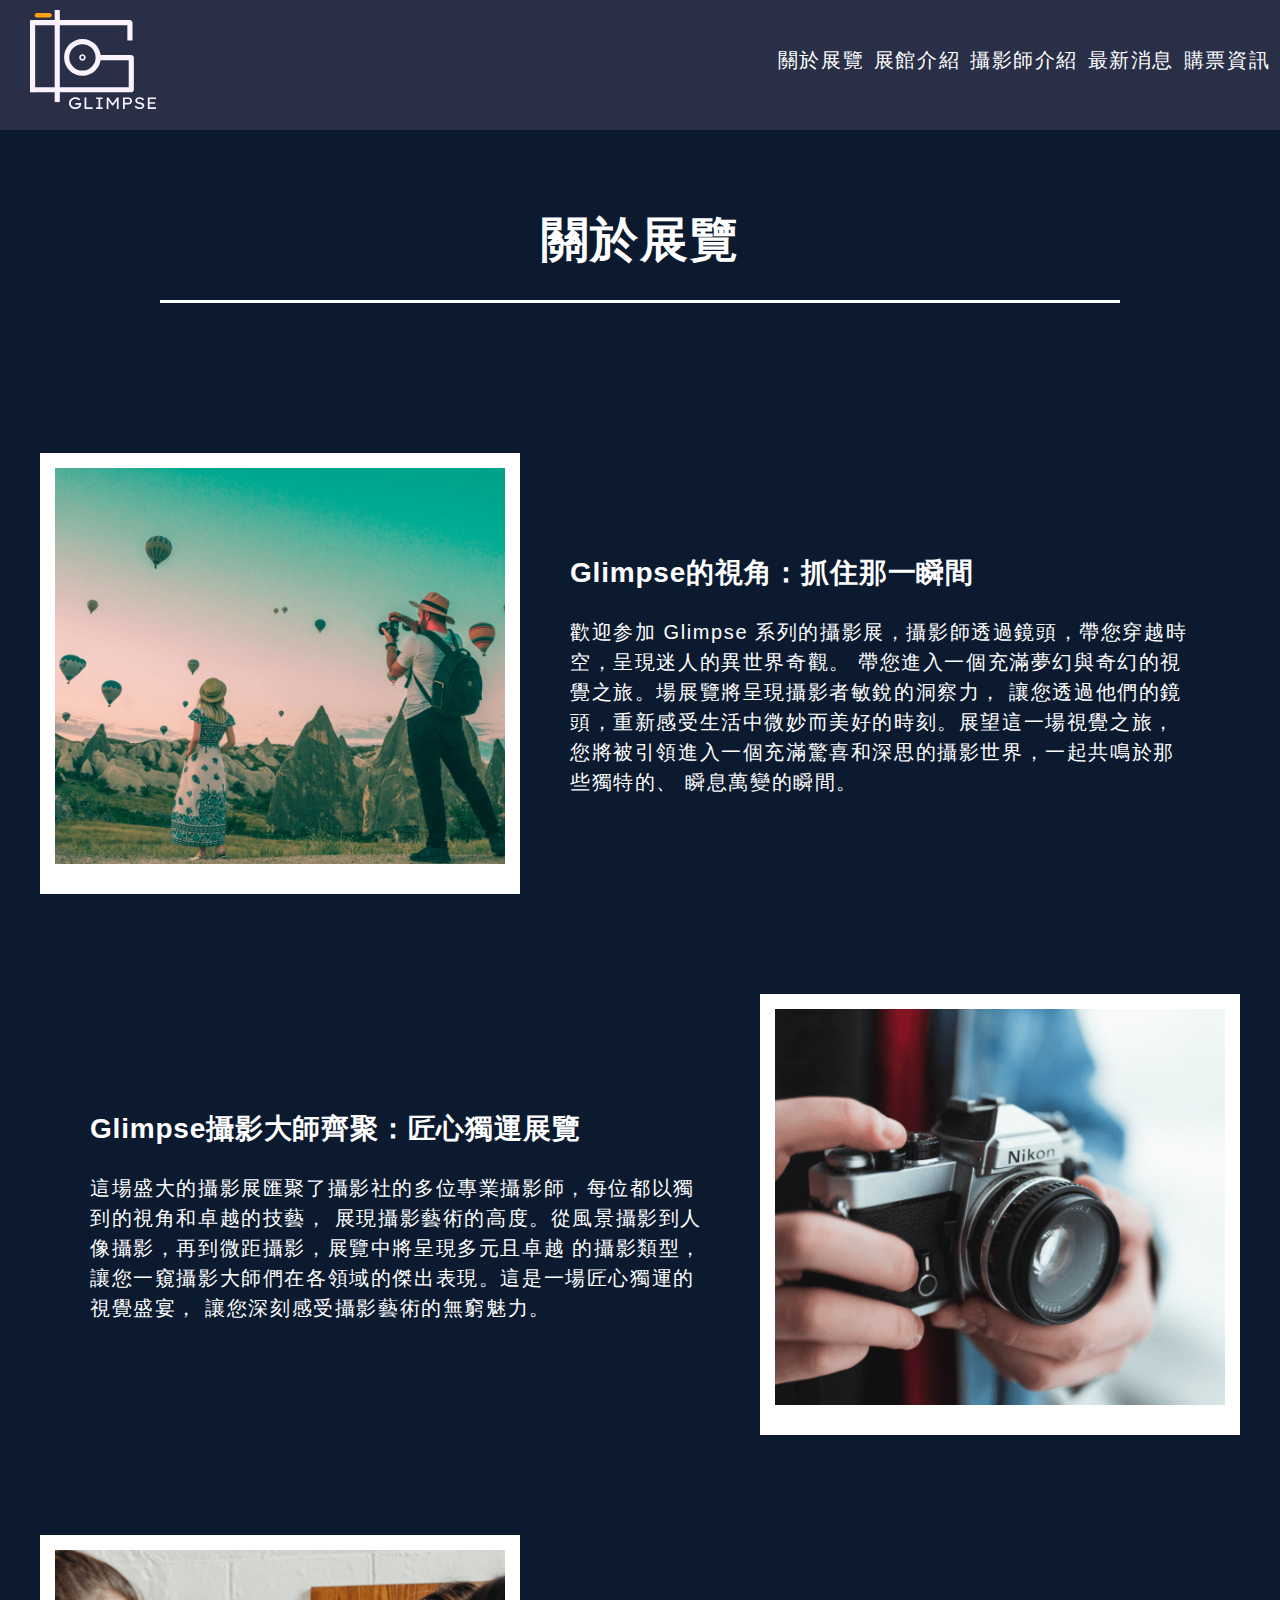
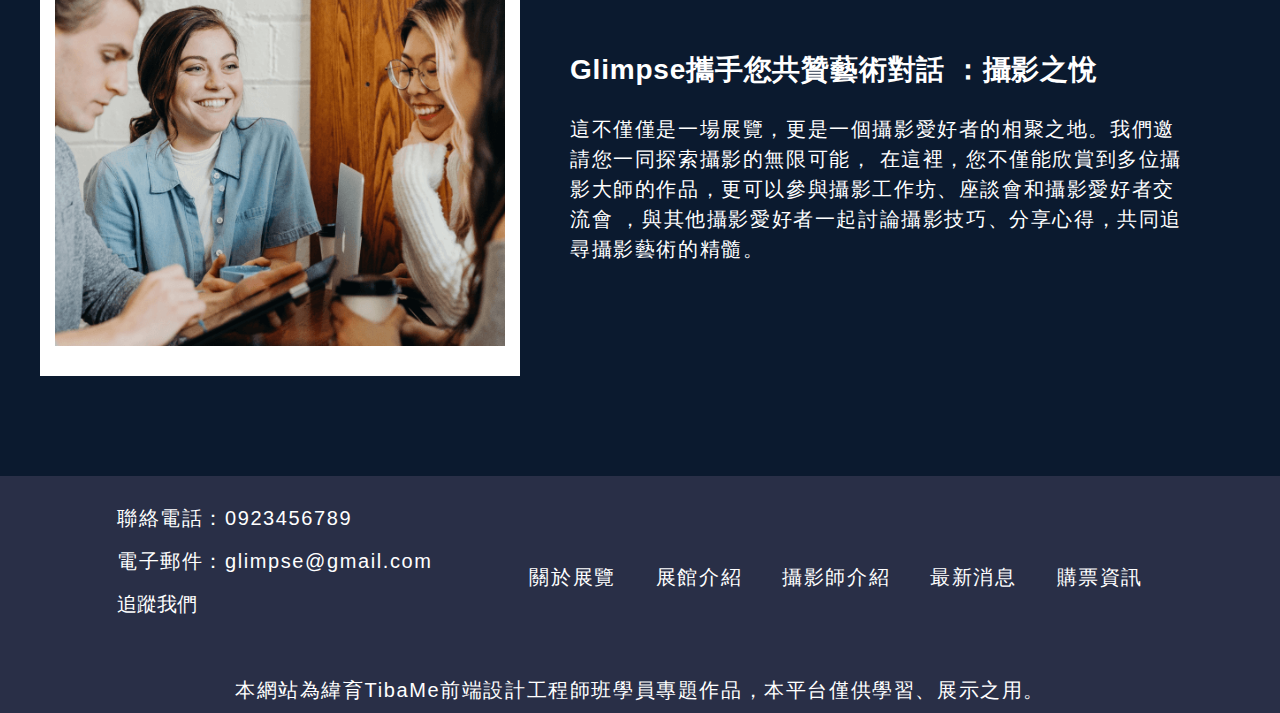
==== about_us.html @ bb43aabe "nav order and input width" ====
<!DOCTYPE html>
<html lang="zh-Hant">
  <head>
    <meta charset="UTF-8" />
    <meta name="viewport" content="width=device-width, initial-scale=1.0" />
    <title>Glimpse</title>
    <link
      rel="stylesheet"
      href="https://cdnjs.cloudflare.com/ajax/libs/font-awesome/6.4.2/css/all.min.css"
      integrity="sha512-z3gLpd7yknf1YoNbCzqRKc4qyor8gaKU1qmn+CShxbuBusANI9QpRohGBreCFkKxLhei6S9CQXFEbbKuqLg0DA=="
      crossorigin="anonymous"
      referrerpolicy="no-referrer"
    />
    <link rel="icon" type="image/x-icon" href="img/Logo.svg" />
    <link rel="stylesheet" href="style/normalize.css" />
    <link rel="stylesheet" href="style/header.css" />
    <link rel="stylesheet" href="style/footer.css" />
    <link rel="stylesheet" href="style/general.css" />
    <link rel="stylesheet" href="style/about-us.css" />
  </head>
  <body>
    <header>
      <div class="logo">
        <a href="index.html"><img src="img/Logo.svg" alt="Logo" /></a>
      </div>
      <nav>
        <ul class="nav-list">
          <li><a href="about_us.html">關於展覽</a></li>
          <li><a href="exhibition_hall.html">展館介紹</a></li>
          <li><a href="photographer.html">攝影師介紹</a></li>
          <li><a href="news.html">最新消息</a></li>
          <li><a href="ticket.html">購票資訊</a></li>
        </ul>
      </nav>

      <label for="hb">
        <div class="bar"></div>
        <div class="bar"></div>
        <div class="bar"></div>
      </label>
      <input type="checkbox" name="" id="hb" />
      <ul class="hb-nav-list">
        <li><a href="about_us.html">關於展覽</a></li>
        <li><a href="exhibition_hall.html">展館介紹</a></li>
        <li><a href="photographer.html">攝影師介紹</a></li>
        <li><a href="news.html">最新消息</a></li>
        <li><a href="ticket.html">購票資訊</a></li>
      </ul>
    </header>
    <main>
      <!-- page-title -->
      <section id="page-title">
        <div class="container">
          <div class="title">
            <h1>關於展覽</h1>
          </div>
        </div>
      </section>
      <!-- about-us -->
      <section id="about-us">
        <div class="container">
          <div class="about-us-list">
            <div class="about-us-content">
              <div class="pic">
                <img
                  src="img/About_us_1.png"
                  alt="Glimpse的視角：抓住那一瞬間"
                />
              </div>
              <div class="content">
                <h3>Glimpse的視角：抓住那一瞬間</h3>
                <p>
                  歡迎参加 Glimpse
                  系列的攝影展，攝影師透過鏡頭，帶您穿越時空，呈現迷人的異世界奇觀。
                  帶您進入一個充滿夢幻與奇幻的視覺之旅。場展覽將呈現攝影者敏銳的洞察力，
                  讓您透過他們的鏡頭，重新感受生活中微妙而美好的時刻。展望這一場視覺之旅，
                  您將被引領進入一個充滿驚喜和深思的攝影世界，一起共鳴於那些獨特的、
                  瞬息萬變的瞬間。
                </p>
              </div>
            </div>
            <div class="about-us-content">
              <div class="pic">
                <img
                  src="img/About_us_2.png"
                  alt="Glimpse攝影大師齊聚：匠心獨運展覽"
                />
              </div>
              <div class="content">
                <h3>Glimpse攝影大師齊聚：匠心獨運展覽</h3>
                <p>
                  這場盛大的攝影展匯聚了攝影社的多位專業攝影師，每位都以獨到的視角和卓越的技藝，
                  展現攝影藝術的高度。從風景攝影到人像攝影，再到微距攝影，展覽中將呈現多元且卓越
                  的攝影類型，讓您一窺攝影大師們在各領域的傑出表現。這是一場匠心獨運的視覺盛宴，
                  讓您深刻感受攝影藝術的無窮魅力。
                </p>
              </div>
            </div>
            <div class="about-us-content">
              <div class="pic">
                <img
                  src="img/About_us_3.png"
                  alt="Glimpse攜手您共贊藝術對話 ：攝影之悅"
                />
              </div>
              <div class="content">
                <h3>Glimpse攜手您共贊藝術對話 ：攝影之悅</h3>
                <p>
                  這不僅僅是一場展覽，更是一個攝影愛好者的相聚之地。我們邀請您一同探索攝影的無限可能，
                  在這裡，您不僅能欣賞到多位攝影大師的作品，更可以參與攝影工作坊、座談會和攝影愛好者交流會
                  ，與其他攝影愛好者一起討論攝影技巧、分享心得，共同追尋攝影藝術的精髓。
                </p>
              </div>
            </div>
          </div>
        </div>
      </section>
    </main>
    <footer>
      <div class="container">
        <div class="content">
          <div class="left-content">
            <div class="info-content">
              <span class="contact-telephone">聯絡電話：0923456789 </span>
              <span class="contact-email">電子郵件：glimpse@gmail.com</span>
            </div>
            <div class="follow-us-content">
              <span class="follow-us">追蹤我們</span>
              <div class="follow-us-link">
                <a href=""><i class="fa-brands fa-facebook"></i></a>
                <a href=""><i class="fa-brands fa-instagram"></i></a>
                <a href=""><i class="fa-brands fa-youtube"></i></a>
                <a href=""><i class="fa-brands fa-twitter"></i></a>
              </div>
            </div>
          </div>
          <div class="right-content">
            <div class="navbar">
              <ul>
                <li><a href="#">關於展覽</a></li>
                <li><a href="exhibition_hall.html">展館介紹</a></li>
                <li><a href="photographer.html">攝影師介紹</a></li>
                <li><a href="news.html">最新消息</a></li>
                <li><a href="ticket.html">購票資訊</a></li>
              </ul>
            </div>
          </div>
        </div>

        <div class="copyright">
          <p>
            本網站為緯育TibaMe前端設計工程師班學員專題作品，本平台僅供學習、展示之用。
          </p>
        </div>
      </div>
    </footer>
  </body>
</html>
---- style/header.css ----
header {
  width: 100%;
  display: flex;
  align-items: center;
  flex-wrap: wrap;
  z-index: 3;
  top: 0;
  left: 0;
  position: sticky;
  background-color: #292f47;
}
.logo {
  flex-grow: 1;
  padding: 10px 30px;
}
.logo img {
  min-width: 120px;
  min-height: 100px;
  vertical-align: middle;
}
header nav {
  min-width: 40%;
}
.nav-list {
  padding: 0;
  display: flex;
  list-style: none;
  justify-content: space-evenly;
}

.nav-list li a {
  text-decoration: none;
  color: #fff;
  font-size: 1.25rem;
  letter-spacing: 0.1rem;
}
header label {
  margin: 10px;
  height: 50px;
  width: 50px;
  display: none;
  flex-direction: column;
  justify-content: space-around;
  align-items: center;
  cursor: pointer;
}
label .bar {
  width: 80%;
  height: 5px;
  border-radius: 50px;
  background-color: #fff;
}
#hb {
  display: none;
}
#hb:checked ~ .hb-nav-list {
  max-height: 250px;
  transition: 0.5s;
}
.hb-nav-list {
  max-height: 0;
  overflow: hidden;
  width: 100%;
  margin: 0;
  padding: 10px 0 0 0;
  transition: 0.5s;
}
.hb-nav-list li {
  list-style: none;
}
.hb-nav-list li a {
  color: #fff;
  text-decoration: none;
  display: block;
  padding: 10px;
  font-size: 1.25rem;
}
.hb-nav-list li + li {
  border-top: 1px solid #fff;
}
@media (max-width: 1200px) {
  .logo img {
    width: 80px;
  }
  header nav {
    display: none;
  }
  header label {
    display: flex;
  }
}
---- style/footer.css ----
footer {
  width: 100%;
  background-color: #292f47;
  font-size: 1.25rem;
  border: 1px solid #292f47;
}

footer .container {
  max-width: 1200px;
  margin: auto;
  padding: 0;
}
footer .content {
  display: flex;
  align-items: center;
  justify-content: space-evenly;
  padding: 20px 0 10px 0;
}
.left-content {
  display: flex;
  flex-direction: column;
}
.info-content {
  display: flex;
  flex-direction: column;
  margin-bottom: 10px;
  font-size: 1.25rem;
  letter-spacing: 0.1rem;
}
.info-content span {
  margin: 10px 0;
}
.follow-us-link {
  margin-top: 20px;
}
.follow-us-link a {
  color: white;
  margin: 0 10px;
  font-size: 1.25rem;
}

.navbar ul {
  display: flex;
  list-style: none;
  padding: 0;
}
.navbar ul li {
  margin: 0 20px;
}
.navbar ul li a {
  color: white;
  text-decoration: none;
  font-size: 1.25rem;
  letter-spacing: 0.1rem;
}

.copyright {
  text-align: center;
}
.copyright p {
  margin: 10px 0;
  font-size: 1.25rem;
  letter-spacing: 0.1rem;
}
@media (max-width: 1024px) {
  .navbar ul {
    display: flex;
    flex-direction: column;
  }
  .content {
    display: flex;
    flex-direction: column;
  }
}
---- style/general.css ----
/* general */
* {
  box-sizing: border-box;
  position: relative;
}
body {
  min-height: 100%;
  background-color: #0b1a2f;
  color: #fff;
  font-family: "Noto Sans TC", sans-serif;
  overflow-y: scroll;
  overflow-x: hidden;
}
.container {
  max-width: 1200px;
  margin: auto;
  padding: 50px 0;
}
.container h2 {
  font-size: 2.5rem;
  letter-spacing: 0.1rem;
}
/* page-title */
#page-title .container .title h1 {
  text-align: center;
  font-size: 3rem;
  letter-spacing: 0.1rem;
}
#page-title .container .title {
  max-width: 80%;
  margin: auto;
  border-bottom: 3px solid #fff;
}
---- style/about-us.css ----
/* about-us */
#about-us {
  width: 100%;
}
.about-us-list {
  display: flex;
  flex-direction: column;
}
.about-us-content {
  display: flex;
  align-items: center;
  margin: 50px 0;
}
.about-us-content:nth-child(2) {
  flex-direction: row-reverse;
}
.about-us-content .content {
  padding: 50px;
  max-width: 60%;
}
.content h3 {
  font-size: 1.75rem;
  letter-spacing: 0.05rem;
}
.content p {
  font-size: 1.25rem;
  letter-spacing: 0.1rem;
  line-height: 1.5em;
}
.pic {
  background-color: #fff;
  max-width: 480px;
}
.pic img {
  width: 100%;
  vertical-align: middle;
  padding: 15px 15px 30px 15px;
}

@media (max-width: 768px) {
  .about-us-content {
    display: flex;
    flex-direction: column;
  }
  .about-us-content:nth-child(2) {
    flex-direction: column;
  }
}
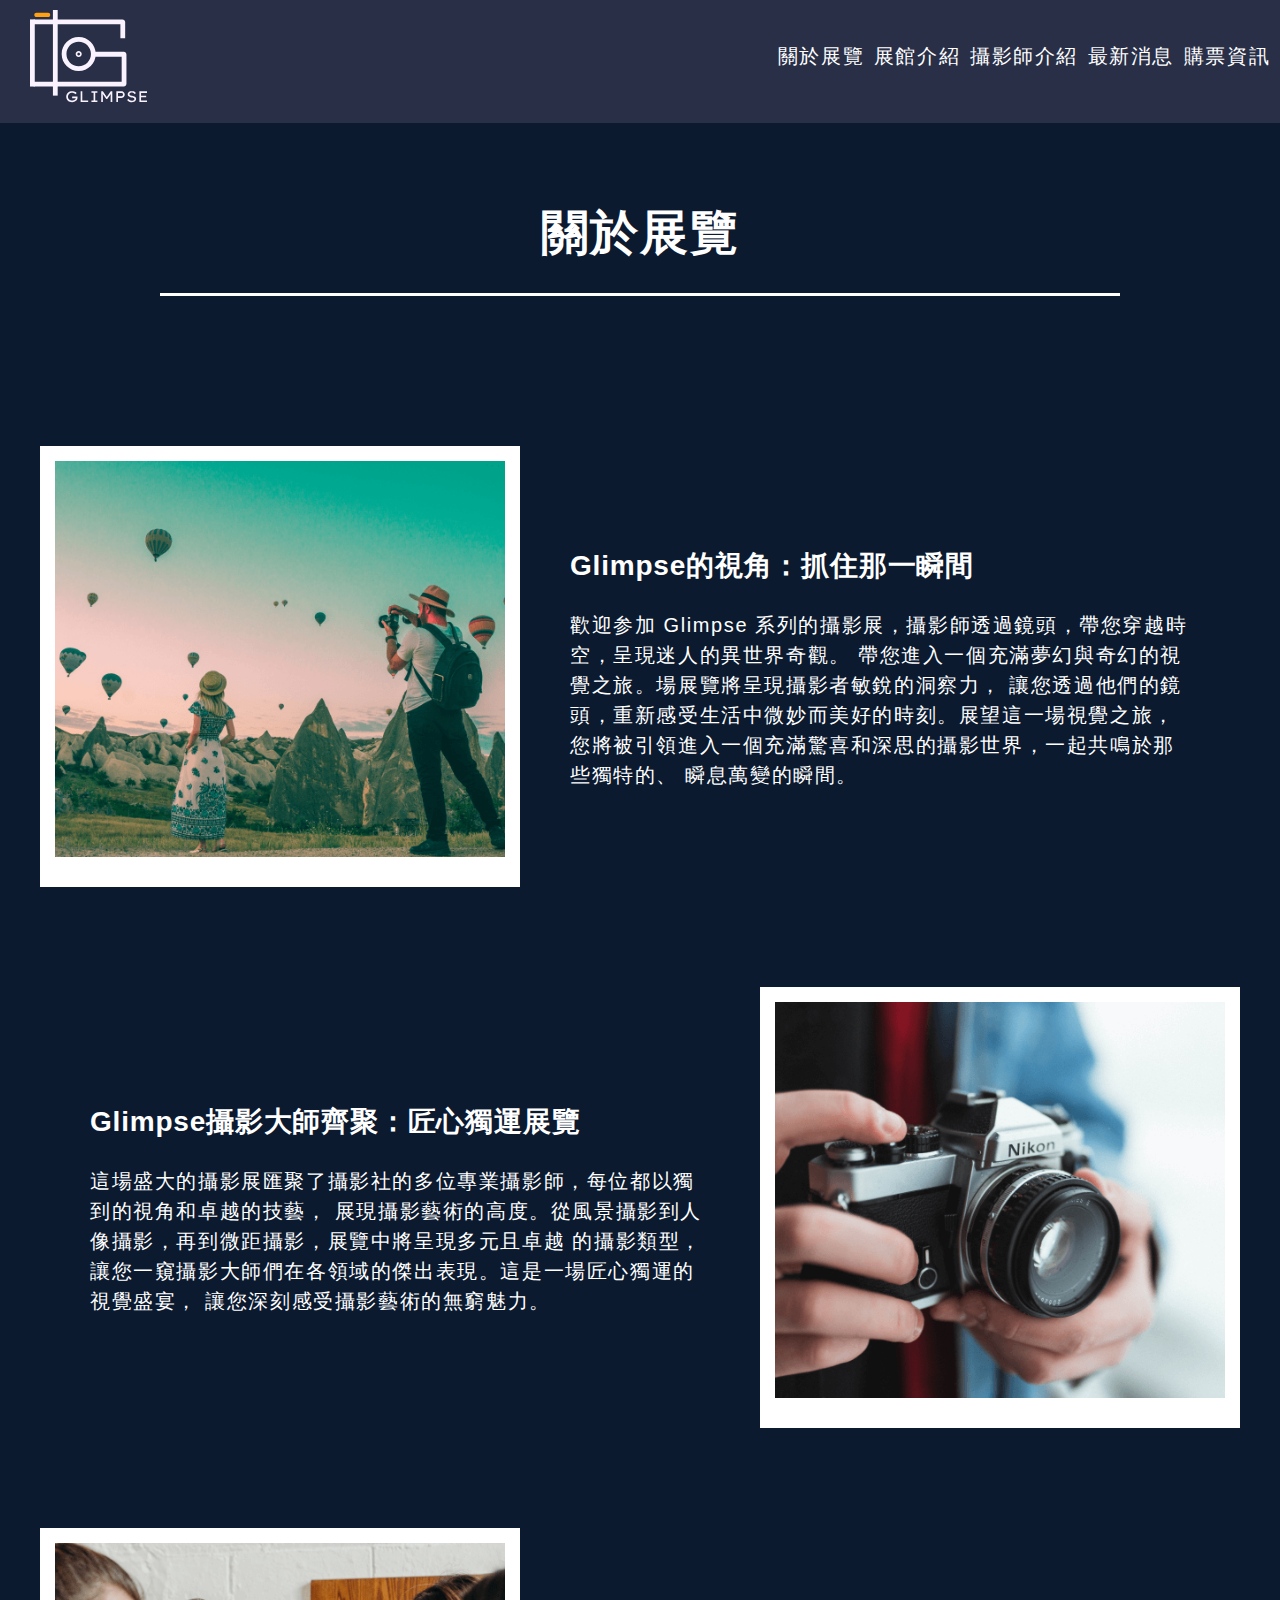
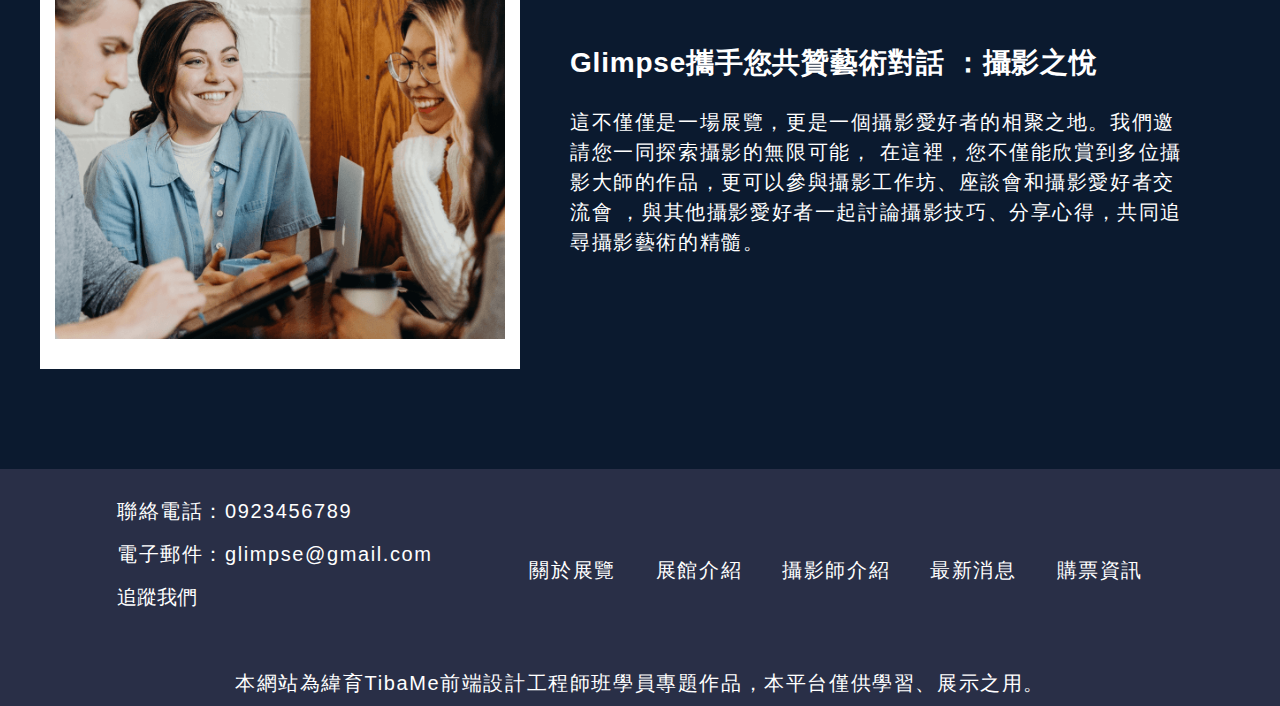
==== commit f15678b6: "ham icon animation" ====
--- a/about_us.html
+++ b/about_us.html
@@ -32,13 +32,13 @@
           <li><a href="ticket.html">購票資訊</a></li>
         </ul>
       </nav>
+      <input type="checkbox" name="" id="hb" />
+      <label for="hb">
+        <div class="bar bar-top"></div>
+        <div class="bar bar-mid"></div>
+        <div class="bar bar-btm"></div>
+      </label>
 
-      <label for="hb">
-        <div class="bar"></div>
-        <div class="bar"></div>
-        <div class="bar"></div>
-      </label>
-      <input type="checkbox" name="" id="hb" />
       <ul class="hb-nav-list">
         <li><a href="about_us.html">關於展覽</a></li>
         <li><a href="exhibition_hall.html">展館介紹</a></li>
--- a/style/header.css
+++ b/style/header.css
@@ -14,8 +14,6 @@
   padding: 10px 30px;
 }
 .logo img {
-  min-width: 120px;
-  min-height: 100px;
   vertical-align: middle;
 }
 header nav {
@@ -49,6 +47,21 @@
   height: 5px;
   border-radius: 50px;
   background-color: #fff;
+  transition: all 0.5s;
+}
+#hb:checked ~ label {
+  justify-content: center;
+}
+#hb:checked + label .bar-top {
+  transform: rotate(-45deg) translateY(6px);
+}
+
+#hb:checked + label .bar-mid {
+  opacity: 0;
+}
+
+#hb:checked + label .bar-btm {
+  transform: rotate(45deg) translateY(-6px);
 }
 #hb {
   display: none;
--- a/style/footer.css
+++ b/style/footer.css
@@ -63,11 +63,11 @@
   letter-spacing: 0.1rem;
 }
 @media (max-width: 1024px) {
-  .navbar ul {
+  footer .navbar ul {
     display: flex;
     flex-direction: column;
   }
-  .content {
+  footer .content {
     display: flex;
     flex-direction: column;
   }
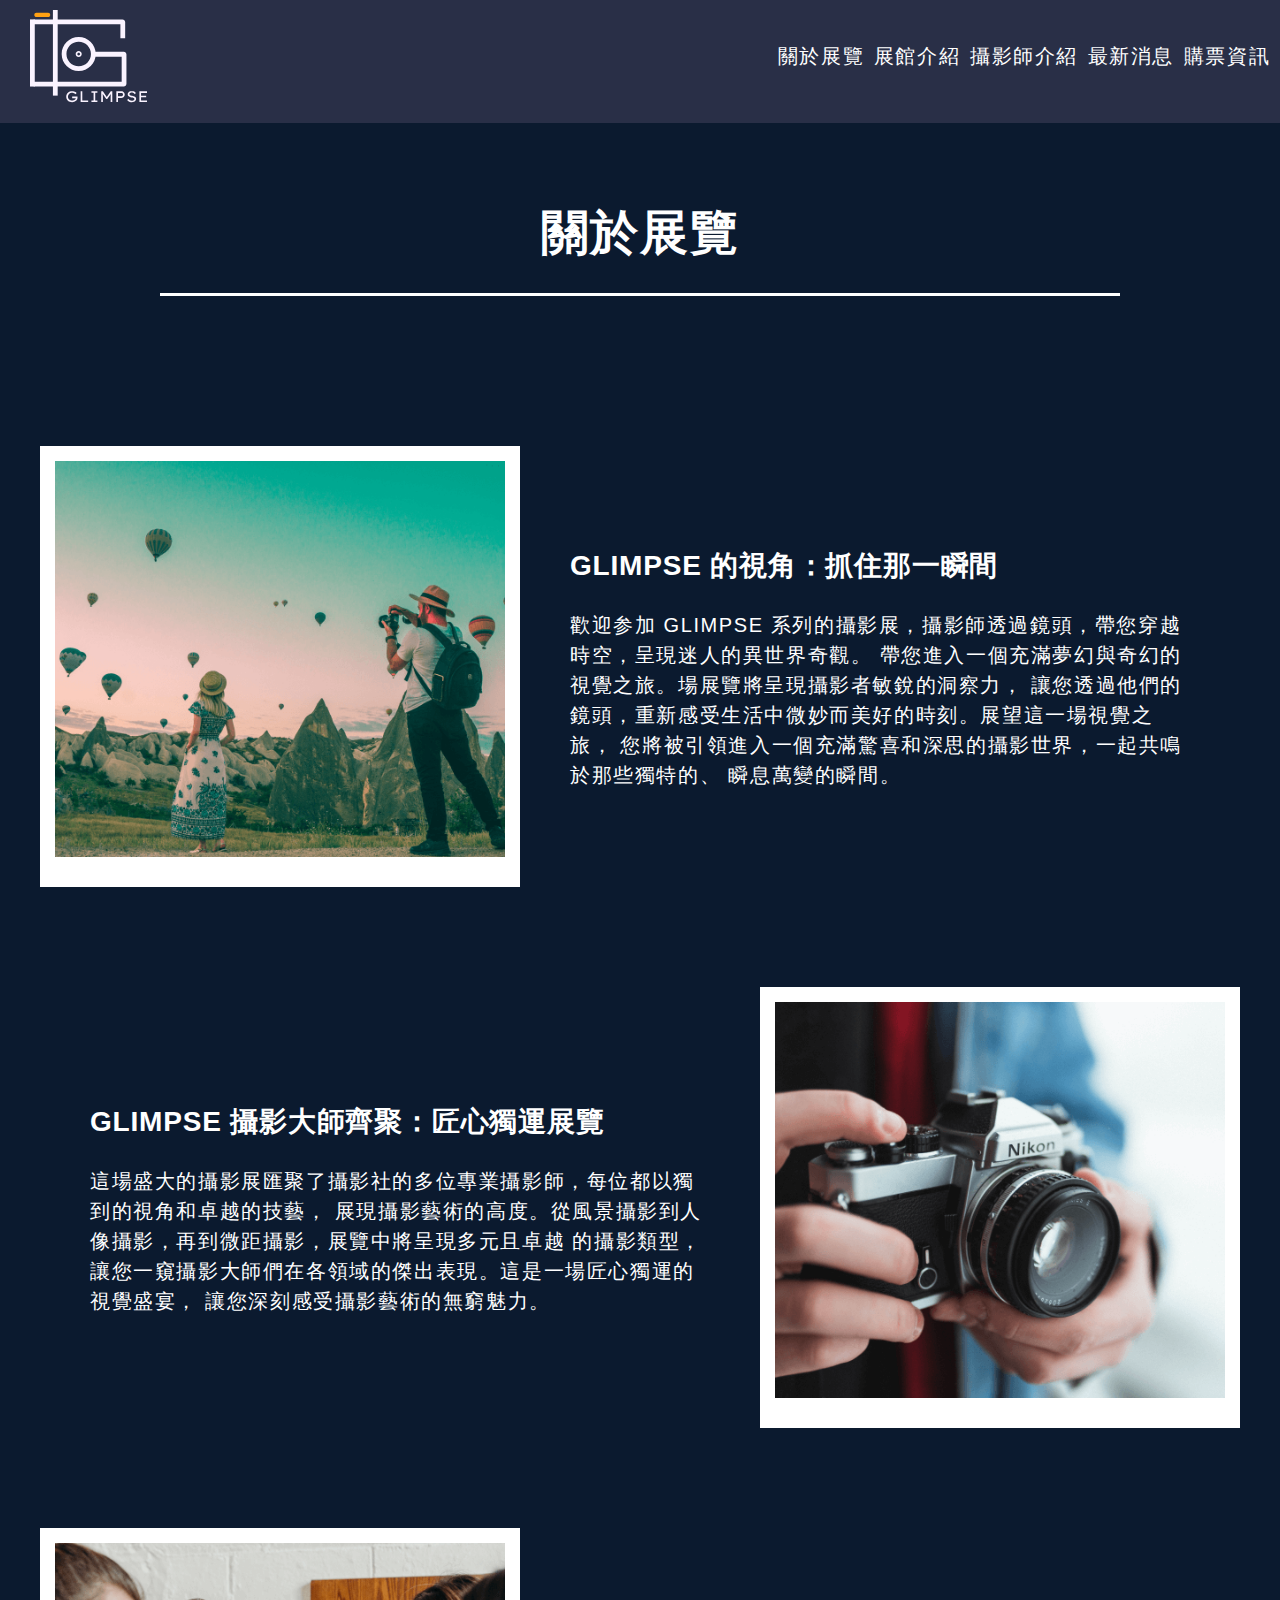
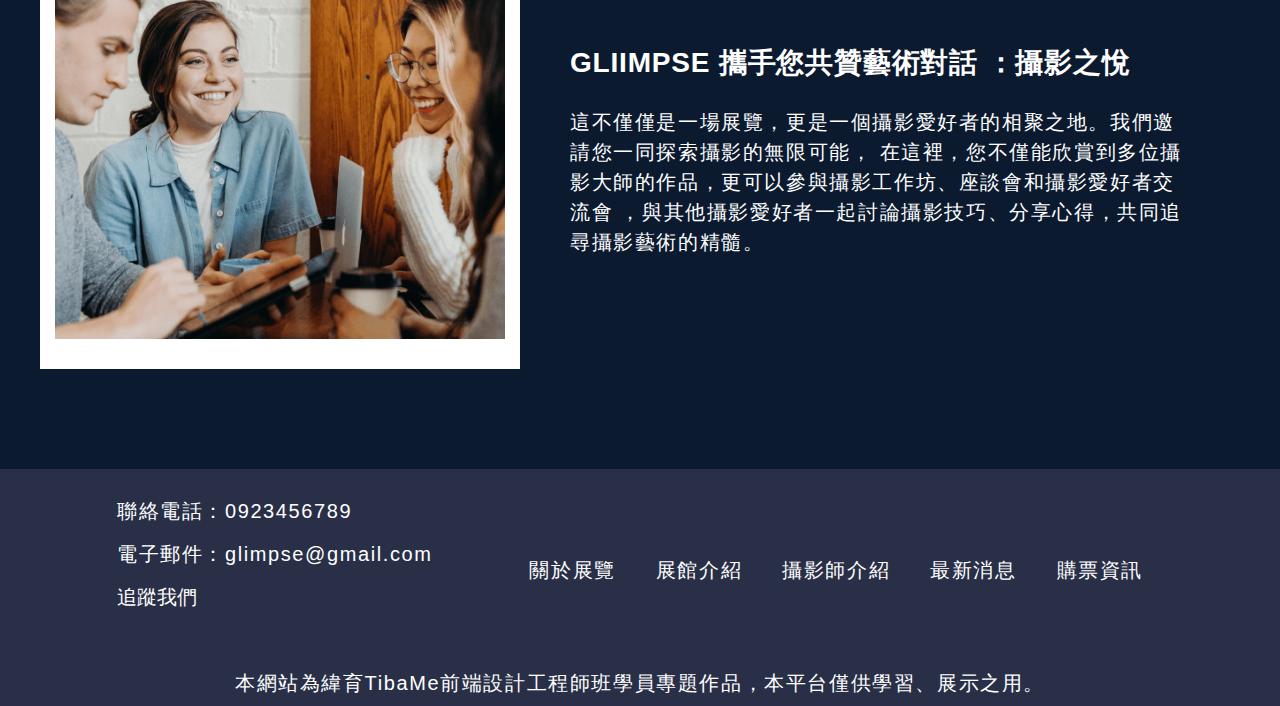
==== commit 7d756b53: "GLIMPSE upperCase" ====
--- a/about_us.html
+++ b/about_us.html
@@ -3,7 +3,7 @@
   <head>
     <meta charset="UTF-8" />
     <meta name="viewport" content="width=device-width, initial-scale=1.0" />
-    <title>Glimpse</title>
+    <title>GLIMPSE</title>
     <link
       rel="stylesheet"
       href="https://cdnjs.cloudflare.com/ajax/libs/font-awesome/6.4.2/css/all.min.css"
@@ -64,13 +64,13 @@
               <div class="pic">
                 <img
                   src="img/About_us_1.png"
-                  alt="Glimpse的視角：抓住那一瞬間"
+                  alt="GLIMPSE 的視角：抓住那一瞬間"
                 />
               </div>
               <div class="content">
-                <h3>Glimpse的視角：抓住那一瞬間</h3>
+                <h3>GLIMPSE 的視角：抓住那一瞬間</h3>
                 <p>
-                  歡迎参加 Glimpse
+                  歡迎参加 GLIMPSE
                   系列的攝影展，攝影師透過鏡頭，帶您穿越時空，呈現迷人的異世界奇觀。
                   帶您進入一個充滿夢幻與奇幻的視覺之旅。場展覽將呈現攝影者敏銳的洞察力，
                   讓您透過他們的鏡頭，重新感受生活中微妙而美好的時刻。展望這一場視覺之旅，
@@ -87,7 +87,7 @@
                 />
               </div>
               <div class="content">
-                <h3>Glimpse攝影大師齊聚：匠心獨運展覽</h3>
+                <h3>GLIMPSE 攝影大師齊聚：匠心獨運展覽</h3>
                 <p>
                   這場盛大的攝影展匯聚了攝影社的多位專業攝影師，每位都以獨到的視角和卓越的技藝，
                   展現攝影藝術的高度。從風景攝影到人像攝影，再到微距攝影，展覽中將呈現多元且卓越
@@ -100,11 +100,11 @@
               <div class="pic">
                 <img
                   src="img/About_us_3.png"
-                  alt="Glimpse攜手您共贊藝術對話 ：攝影之悅"
+                  alt="GLIMPSE 攜手您共贊藝術對話 ：攝影之悅"
                 />
               </div>
               <div class="content">
-                <h3>Glimpse攜手您共贊藝術對話 ：攝影之悅</h3>
+                <h3>GLIIMPSE 攜手您共贊藝術對話 ：攝影之悅</h3>
                 <p>
                   這不僅僅是一場展覽，更是一個攝影愛好者的相聚之地。我們邀請您一同探索攝影的無限可能，
                   在這裡，您不僅能欣賞到多位攝影大師的作品，更可以參與攝影工作坊、座談會和攝影愛好者交流會
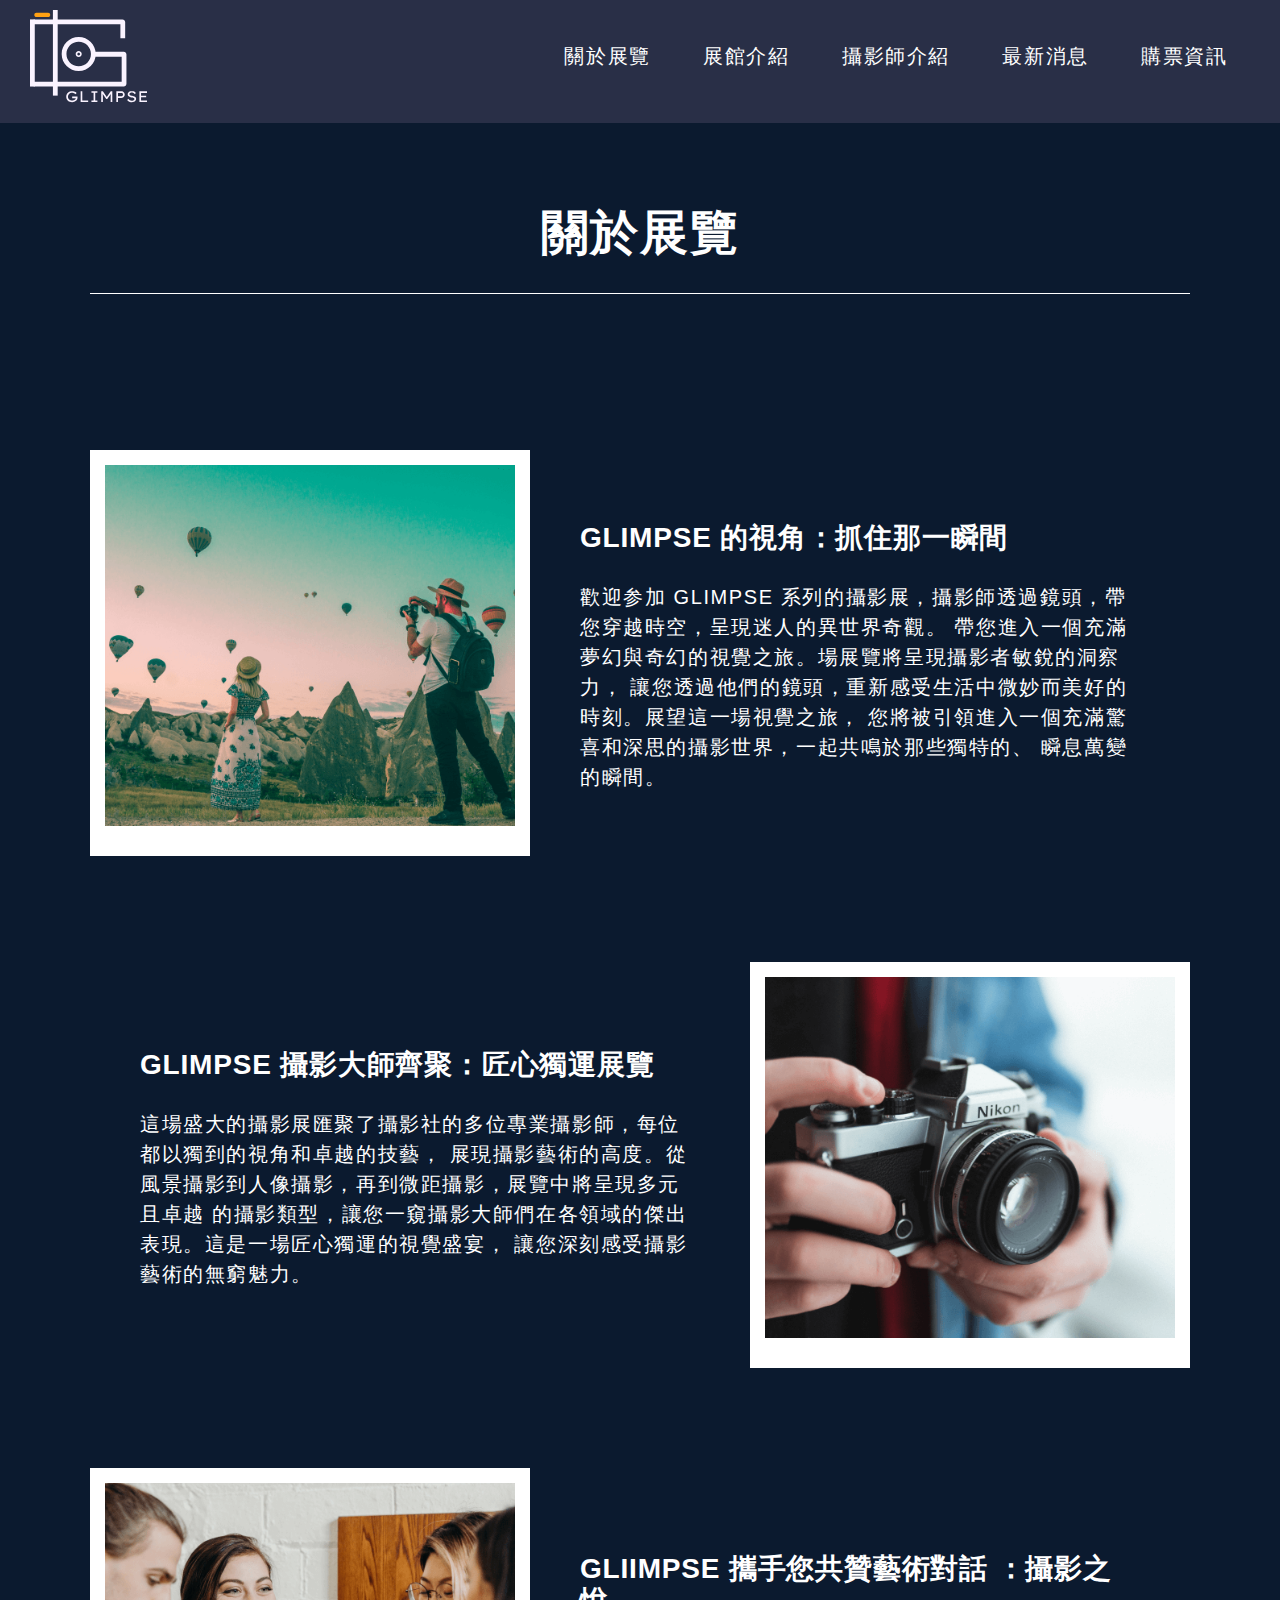
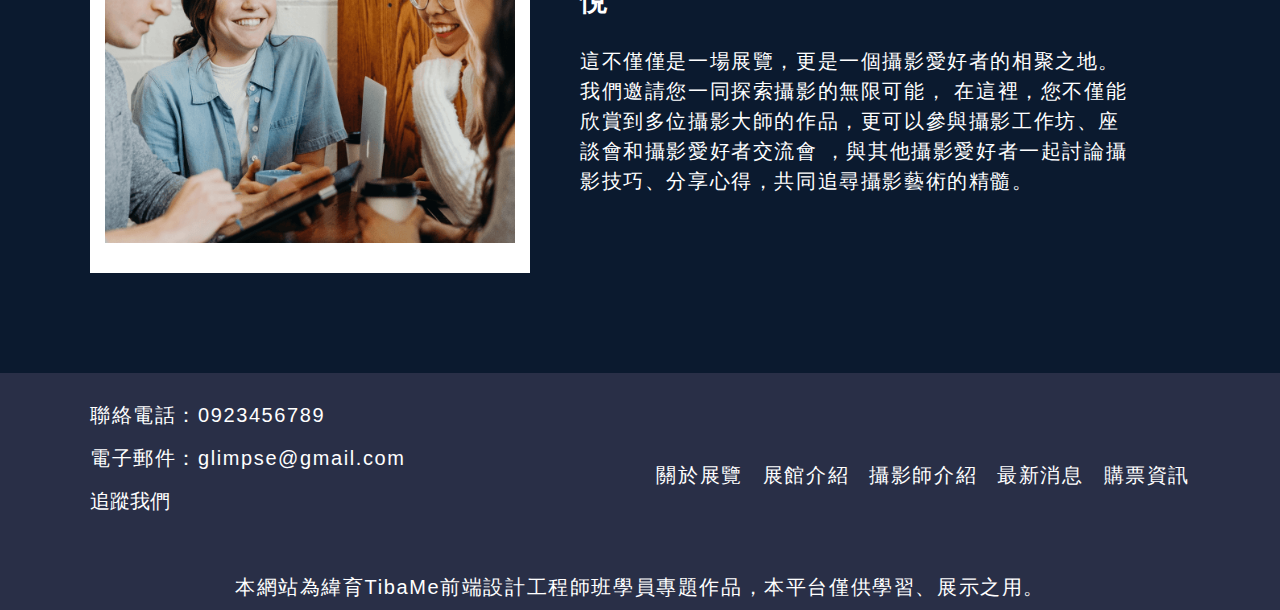
==== commit 60274963: "href adjust" ====
--- a/about_us.html
+++ b/about_us.html
@@ -3,7 +3,7 @@
   <head>
     <meta charset="UTF-8" />
     <meta name="viewport" content="width=device-width, initial-scale=1.0" />
-    <title>GLIMPSE</title>
+    <title>GLIMPSE | 關於我們</title>
     <link
       rel="stylesheet"
       href="https://cdnjs.cloudflare.com/ajax/libs/font-awesome/6.4.2/css/all.min.css"
@@ -25,7 +25,7 @@
       </div>
       <nav>
         <ul class="nav-list">
-          <li><a href="about_us.html">關於展覽</a></li>
+          <li><a href="#">關於展覽</a></li>
           <li><a href="exhibition_hall.html">展館介紹</a></li>
           <li><a href="photographer.html">攝影師介紹</a></li>
           <li><a href="news.html">最新消息</a></li>
@@ -127,10 +127,10 @@
             <div class="follow-us-content">
               <span class="follow-us">追蹤我們</span>
               <div class="follow-us-link">
-                <a href=""><i class="fa-brands fa-facebook"></i></a>
-                <a href=""><i class="fa-brands fa-instagram"></i></a>
-                <a href=""><i class="fa-brands fa-youtube"></i></a>
-                <a href=""><i class="fa-brands fa-twitter"></i></a>
+                <a href="#"><i class="fa-brands fa-facebook"></i></a>
+                <a href="#"><i class="fa-brands fa-instagram"></i></a>
+                <a href="#"><i class="fa-brands fa-youtube"></i></a>
+                <a href="#"><i class="fa-brands fa-twitter"></i></a>
               </div>
             </div>
           </div>
--- a/style/header.css
+++ b/style/header.css
@@ -17,7 +17,7 @@
   vertical-align: middle;
 }
 header nav {
-  min-width: 40%;
+  min-width: 60%;
 }
 .nav-list {
   padding: 0;
@@ -52,15 +52,15 @@
 #hb:checked ~ label {
   justify-content: center;
 }
-#hb:checked + label .bar-top {
+#hb:checked ~ label .bar-top {
   transform: rotate(-45deg) translateY(6px);
 }
 
-#hb:checked + label .bar-mid {
+#hb:checked ~ label .bar-mid {
   opacity: 0;
 }
 
-#hb:checked + label .bar-btm {
+#hb:checked ~ label .bar-btm {
   transform: rotate(45deg) translateY(-6px);
 }
 #hb {
@@ -88,10 +88,10 @@
   padding: 10px;
   font-size: 1.25rem;
 }
-.hb-nav-list li + li {
+.hb-nav-list li {
   border-top: 1px solid #fff;
 }
-@media (max-width: 1200px) {
+@media (max-width: 768px) {
   .logo img {
     width: 80px;
   }
--- a/style/footer.css
+++ b/style/footer.css
@@ -6,14 +6,14 @@
 }
 
 footer .container {
-  max-width: 1200px;
+  max-width: 1100px;
   margin: auto;
   padding: 0;
 }
 footer .content {
   display: flex;
   align-items: center;
-  justify-content: space-evenly;
+  justify-content: space-between;
   padding: 20px 0 10px 0;
 }
 .left-content {
@@ -45,7 +45,7 @@
   padding: 0;
 }
 .navbar ul li {
-  margin: 0 20px;
+  margin: 0 0 0 20px;
 }
 .navbar ul li a {
   color: white;
@@ -63,12 +63,20 @@
   letter-spacing: 0.1rem;
 }
 @media (max-width: 1024px) {
+  .right-content {
+    order: 1;
+  }
+  .left-content {
+    order: 5;
+  }
   footer .navbar ul {
     display: flex;
     flex-direction: column;
+    row-gap: 15px;
   }
   footer .content {
     display: flex;
     flex-direction: column;
+    padding: 10px 0;
   }
 }
--- a/style/general.css
+++ b/style/general.css
@@ -12,7 +12,7 @@
   overflow-x: hidden;
 }
 .container {
-  max-width: 1200px;
+  max-width: 1100px;
   margin: auto;
   padding: 50px 0;
 }
@@ -27,7 +27,10 @@
   letter-spacing: 0.1rem;
 }
 #page-title .container .title {
-  max-width: 80%;
-  margin: auto;
-  border-bottom: 3px solid #fff;
+  border-bottom: 1px solid #fff;
 }
+@media (max-width: 768px) {
+  html {
+    font-size: 12px;
+  }
+}
--- a/style/about-us.css
+++ b/style/about-us.css
@@ -45,4 +45,11 @@
   .about-us-content:nth-child(2) {
     flex-direction: column;
   }
+  .about-us-content .pic {
+    max-width: 320px;
+  }
+  .about-us-content .content {
+    padding: 0;
+    max-width: 80%;
+  }
 }
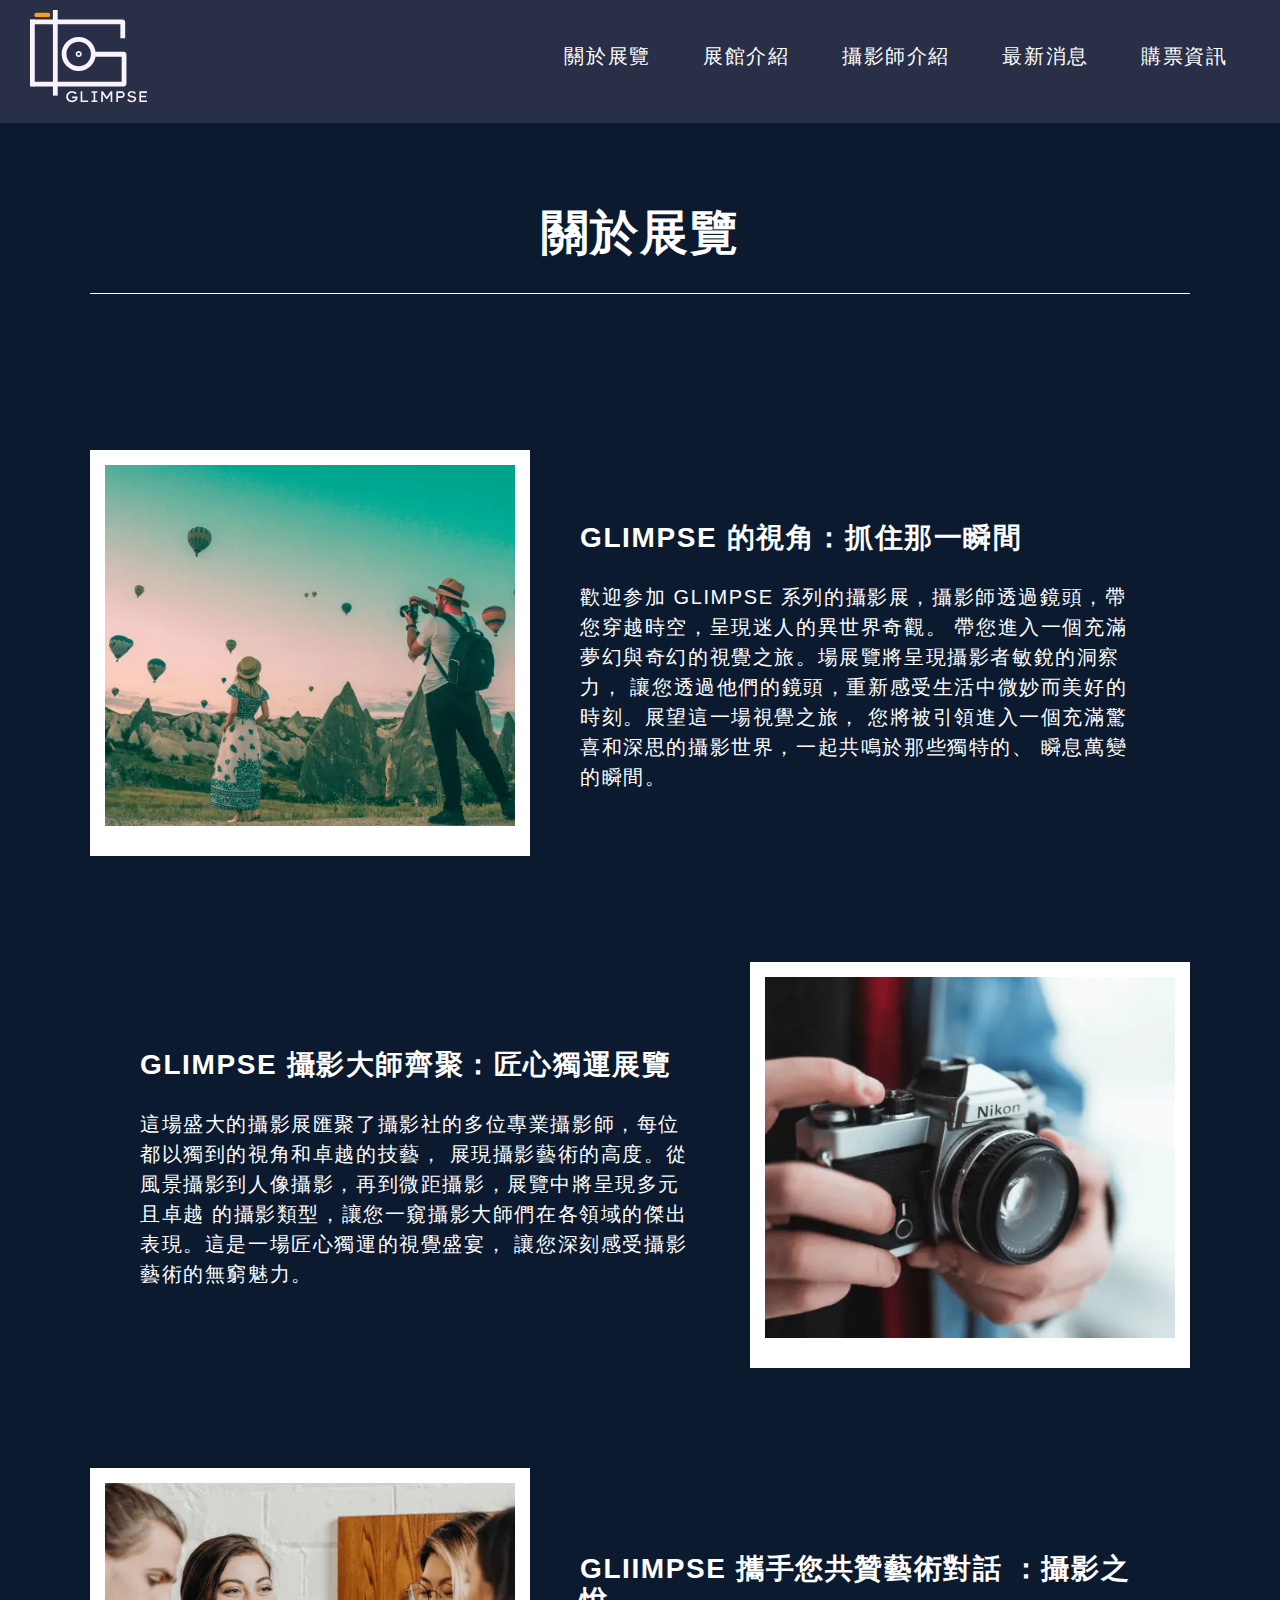
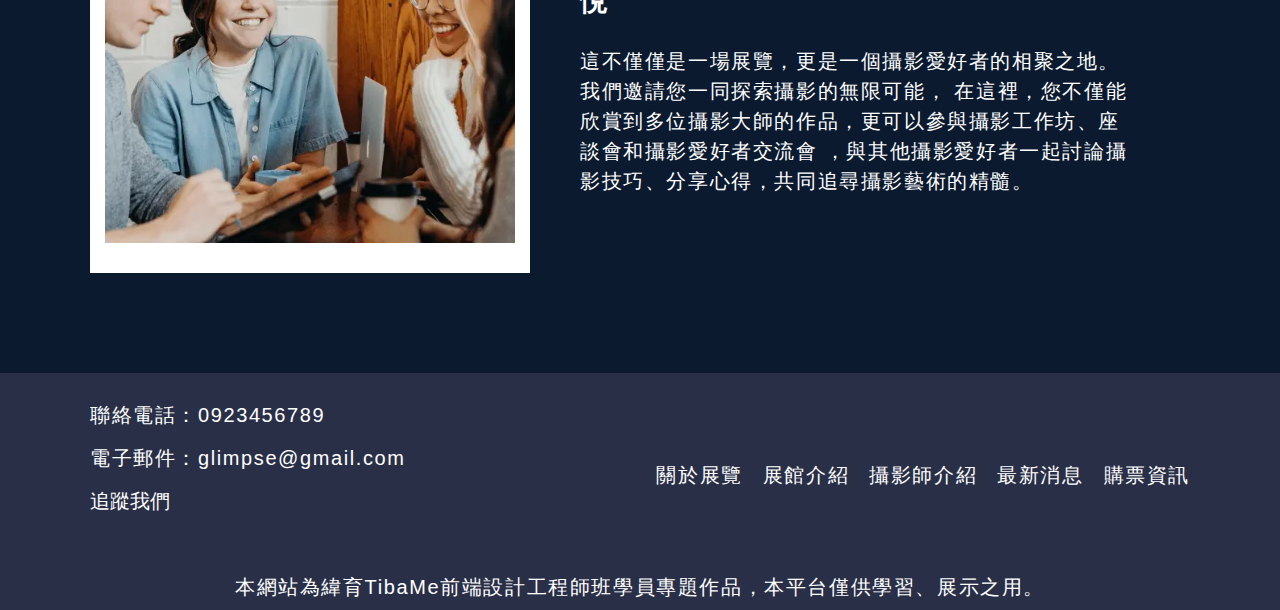
==== commit 8b26aa6d: "img update" ====
--- a/about_us.html
+++ b/about_us.html
@@ -40,7 +40,7 @@
       </label>
 
       <ul class="hb-nav-list">
-        <li><a href="about_us.html">關於展覽</a></li>
+        <li><a href="#">關於展覽</a></li>
         <li><a href="exhibition_hall.html">展館介紹</a></li>
         <li><a href="photographer.html">攝影師介紹</a></li>
         <li><a href="news.html">最新消息</a></li>
@@ -63,7 +63,7 @@
             <div class="about-us-content">
               <div class="pic">
                 <img
-                  src="img/About_us_1.png"
+                  src="img/About_us_1.webp"
                   alt="GLIMPSE 的視角：抓住那一瞬間"
                 />
               </div>
@@ -82,7 +82,7 @@
             <div class="about-us-content">
               <div class="pic">
                 <img
-                  src="img/About_us_2.png"
+                  src="img/About_us_2.webp"
                   alt="Glimpse攝影大師齊聚：匠心獨運展覽"
                 />
               </div>
@@ -99,7 +99,7 @@
             <div class="about-us-content">
               <div class="pic">
                 <img
-                  src="img/About_us_3.png"
+                  src="img/About_us_3.webp"
                   alt="GLIMPSE 攜手您共贊藝術對話 ：攝影之悅"
                 />
               </div>
--- a/style/header.css
+++ b/style/header.css
@@ -31,6 +31,22 @@
   color: #fff;
   font-size: 1.25rem;
   letter-spacing: 0.1rem;
+}
+.nav-list li a:after {
+  content: "";
+  position: absolute;
+  width: 100%;
+  transform: scaleX(0);
+  height: 2px;
+  bottom: 0;
+  left: 0;
+  background-color: #fff;
+  transform-origin: bottom right;
+  transition: transform 0.25s ease-out;
+}
+.nav-list li a:hover:after {
+  transform: scaleX(1);
+  transform-origin: bottom left;
 }
 header label {
   margin: 10px;
@@ -91,6 +107,9 @@
 .hb-nav-list li {
   border-top: 1px solid #fff;
 }
+.hb-nav-list li:last-of-type {
+  border-bottom: 1px solid #fff;
+}
 @media (max-width: 768px) {
   .logo img {
     width: 80px;
--- a/style/footer.css
+++ b/style/footer.css
@@ -53,7 +53,22 @@
   font-size: 1.25rem;
   letter-spacing: 0.1rem;
 }
-
+.navbar ul li a:after {
+  content: "";
+  position: absolute;
+  width: 100%;
+  transform: scaleX(0);
+  height: 2px;
+  bottom: 0;
+  left: 0;
+  background-color: #fff;
+  transform-origin: bottom right;
+  transition: transform 0.25s ease-out;
+}
+.navbar ul li a:hover:after {
+  transform: scaleX(1);
+  transform-origin: bottom left;
+}
 .copyright {
   text-align: center;
 }
@@ -62,7 +77,7 @@
   font-size: 1.25rem;
   letter-spacing: 0.1rem;
 }
-@media (max-width: 1024px) {
+@media (max-width: 768px) {
   .right-content {
     order: 1;
   }
@@ -79,4 +94,8 @@
     flex-direction: column;
     padding: 10px 0;
   }
+  footer .copyright {
+    width: 90%;
+    margin: auto;
+  }
 }
--- a/style/general.css
+++ b/style/general.css
@@ -20,6 +20,10 @@
   font-size: 2.5rem;
   letter-spacing: 0.1rem;
 }
+h3 {
+  font-size: 1.75rem;
+  letter-spacing: 0.1rem;
+}
 /* page-title */
 #page-title .container .title h1 {
   text-align: center;
@@ -33,4 +37,12 @@
   html {
     font-size: 12px;
   }
+  #page-title .container .title {
+    width: 90%;
+    margin: auto;
+  }
+  .container h2 {
+    width: 90%;
+    margin: 25px auto;
+  }
 }
--- a/style/about-us.css
+++ b/style/about-us.css
@@ -18,10 +18,7 @@
   padding: 50px;
   max-width: 60%;
 }
-.content h3 {
-  font-size: 1.75rem;
-  letter-spacing: 0.05rem;
-}
+
 .content p {
   font-size: 1.25rem;
   letter-spacing: 0.1rem;
@@ -46,7 +43,7 @@
     flex-direction: column;
   }
   .about-us-content .pic {
-    max-width: 320px;
+    max-width: 90%;
   }
   .about-us-content .content {
     padding: 0;
